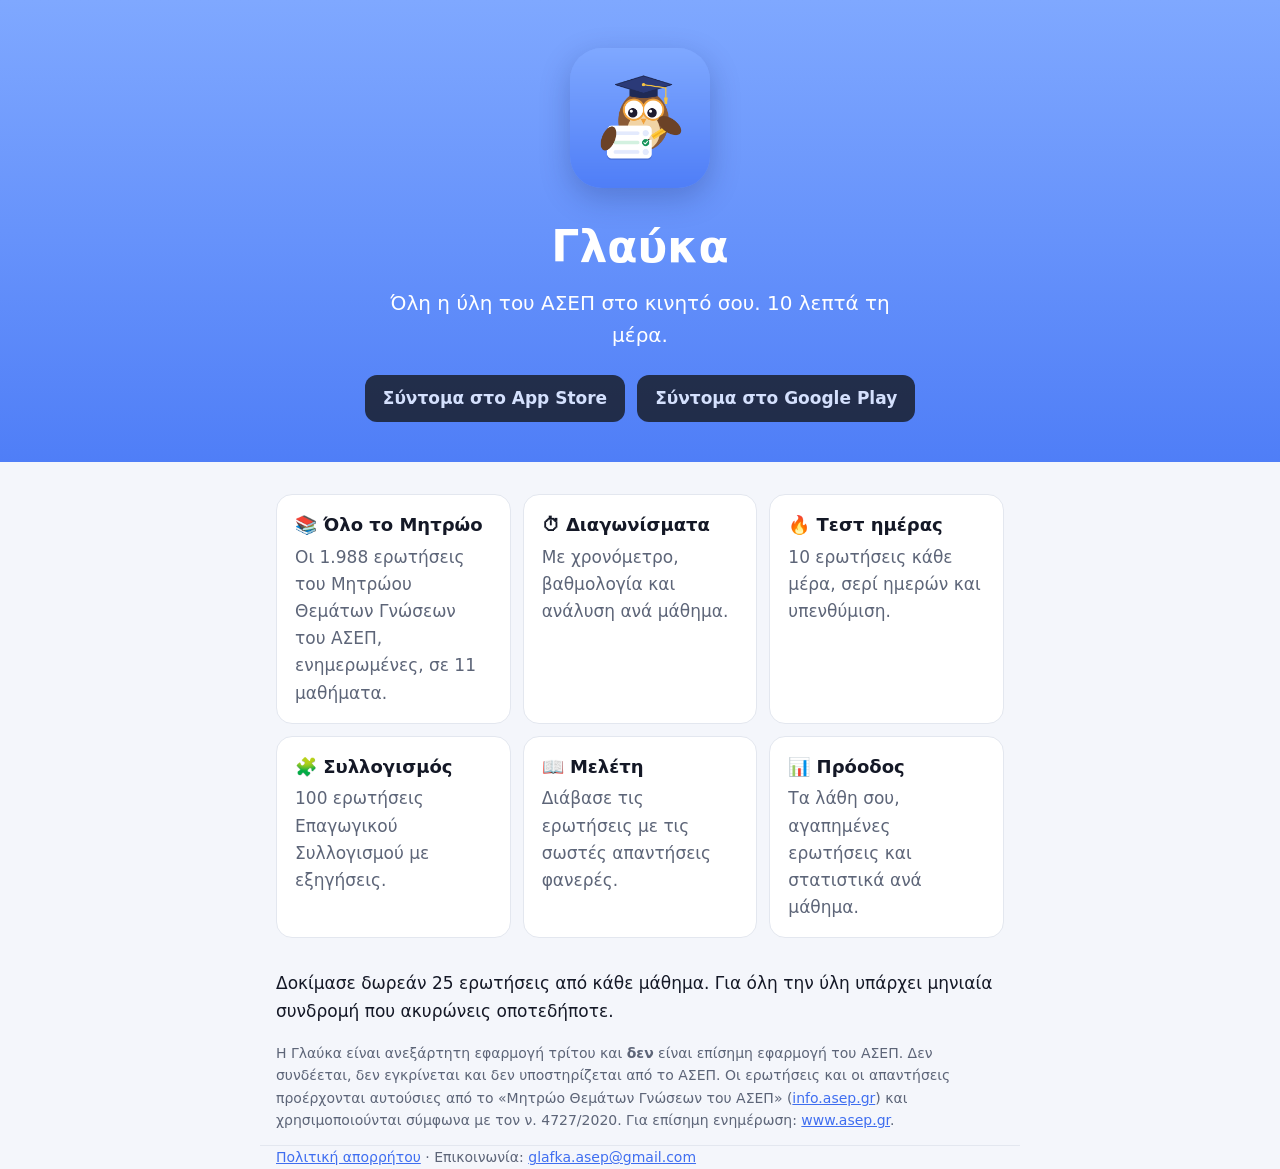
==== index.html @ 24b4c6bb "Site της Γλαύκας" ====
<!doctype html>
<html lang="el">
<head>
  <meta charset="utf-8">
  <meta name="viewport" content="width=device-width, initial-scale=1">
  <title>Γλαύκα: Εξάσκηση για ΑΣΕΠ</title>
  <meta name="description" content="Εφαρμογή εξάσκησης για τον γραπτό διαγωνισμό του ΑΣΕΠ: όλες οι ερωτήσεις του Μητρώου Θεμάτων Γνώσεων, διαγωνίσματα, τεστ ημέρας και Επαγωγικός Συλλογισμός.">
  <link rel="icon" href="icon.png">
  <link rel="stylesheet" href="style.css">
</head>
<body>
  <header class="hero">
    <img src="icon.png" alt="Η κουκουβάγια της Γλαύκας">
    <h1>Γλαύκα</h1>
    <p>Όλη η ύλη του ΑΣΕΠ στο κινητό σου. 10 λεπτά τη μέρα.</p>
    <div class="badges">
      <!-- Replace with the real store links after publishing. -->
      <span class="badge soon">Σύντομα στο App Store</span>
      <span class="badge soon">Σύντομα στο Google Play</span>
    </div>
  </header>

  <main class="wrap">
    <div class="grid">
      <div class="card"><h3>📚 Όλο το Μητρώο</h3><p>Οι 1.988 ερωτήσεις του Μητρώου Θεμάτων Γνώσεων του ΑΣΕΠ, ενημερωμένες, σε 11 μαθήματα.</p></div>
      <div class="card"><h3>⏱ Διαγωνίσματα</h3><p>Με χρονόμετρο, βαθμολογία και ανάλυση ανά μάθημα.</p></div>
      <div class="card"><h3>🔥 Τεστ ημέρας</h3><p>10 ερωτήσεις κάθε μέρα, σερί ημερών και υπενθύμιση.</p></div>
      <div class="card"><h3>🧩 Συλλογισμός</h3><p>100 ερωτήσεις Επαγωγικού Συλλογισμού με εξηγήσεις.</p></div>
      <div class="card"><h3>📖 Μελέτη</h3><p>Διάβασε τις ερωτήσεις με τις σωστές απαντήσεις φανερές.</p></div>
      <div class="card"><h3>📊 Πρόοδος</h3><p>Τα λάθη σου, αγαπημένες ερωτήσεις και στατιστικά ανά μάθημα.</p></div>
    </div>

    <p>Δοκίμασε δωρεάν 25 ερωτήσεις από κάθε μάθημα. Για όλη την ύλη υπάρχει μηνιαία συνδρομή που ακυρώνεις οποτεδήποτε.</p>

    <p class="note">
      Η Γλαύκα είναι ανεξάρτητη εφαρμογή τρίτου και <strong>δεν</strong> είναι επίσημη εφαρμογή του ΑΣΕΠ. Δεν συνδέεται,
      δεν εγκρίνεται και δεν υποστηρίζεται από το ΑΣΕΠ. Οι ερωτήσεις και οι απαντήσεις προέρχονται αυτούσιες από το
      «Μητρώο Θεμάτων Γνώσεων του ΑΣΕΠ» (<a href="https://info.asep.gr/mitroo-thematon-gnoseon">info.asep.gr</a>) και
      χρησιμοποιούνται σύμφωνα με τον ν. 4727/2020. Για επίσημη ενημέρωση: <a href="https://www.asep.gr">www.asep.gr</a>.
    </p>
  </main>

  <footer class="wrap">
    <a href="privacy.html">Πολιτική απορρήτου</a> · Επικοινωνία: <a href="mailto:glafka.asep@gmail.com">glafka.asep@gmail.com</a>
  </footer>
</body>
</html>
---- style.css ----
:root {
  --bg: #f4f6fb;
  --card: #ffffff;
  --text: #141826;
  --muted: #5d6578;
  --primary: #3f6ef0;
  --border: #e3e7ef;
  --hero-top: #7fa8ff;
  --hero-bottom: #4f7ef7;
}
@media (prefers-color-scheme: dark) {
  :root {
    --bg: #0e1118;
    --card: #191d28;
    --text: #f2f4f8;
    --muted: #a3abbd;
    --primary: #8aa6ff;
    --border: #2a2f3d;
  }
}
* { box-sizing: border-box; }
body {
  margin: 0;
  background: var(--bg);
  color: var(--text);
  font: 17px/1.6 system-ui, -apple-system, "Segoe UI", Roboto, sans-serif;
}
a { color: var(--primary); }
.wrap { max-width: 760px; margin: 0 auto; padding: 0 16px; }
header.hero {
  background: linear-gradient(var(--hero-top), var(--hero-bottom));
  color: #fff;
  text-align: center;
  padding: 48px 16px 40px;
}
.hero img { width: 140px; height: 140px; border-radius: 32px; box-shadow: 0 10px 30px rgba(20, 30, 90, .25); }
.hero h1 { font-size: 44px; margin: 16px 0 4px; }
.hero p { font-size: 20px; margin: 0 auto; max-width: 520px; }
.badges { margin-top: 24px; display: flex; gap: 12px; justify-content: center; flex-wrap: wrap; }
.badge {
  background: #111;
  color: #fff;
  padding: 10px 18px;
  border-radius: 12px;
  font-weight: 600;
  text-decoration: none;
}
.badge.soon { opacity: .75; }
.grid { display: grid; grid-template-columns: repeat(auto-fit, minmax(220px, 1fr)); gap: 12px; margin: 32px 0; }
.card { background: var(--card); border: 1px solid var(--border); border-radius: 16px; padding: 16px 18px; }
.card h3 { margin: 0 0 4px; font-size: 18px; }
.card p { margin: 0; color: var(--muted); }
.note { color: var(--muted); font-size: 14px; }
footer { border-top: 1px solid var(--border); margin-top: 40px; padding: 24px 0 40px; font-size: 14px; color: var(--muted); }
article h1 { font-size: 32px; margin-top: 32px; }
article h2 { font-size: 21px; margin-top: 28px; }
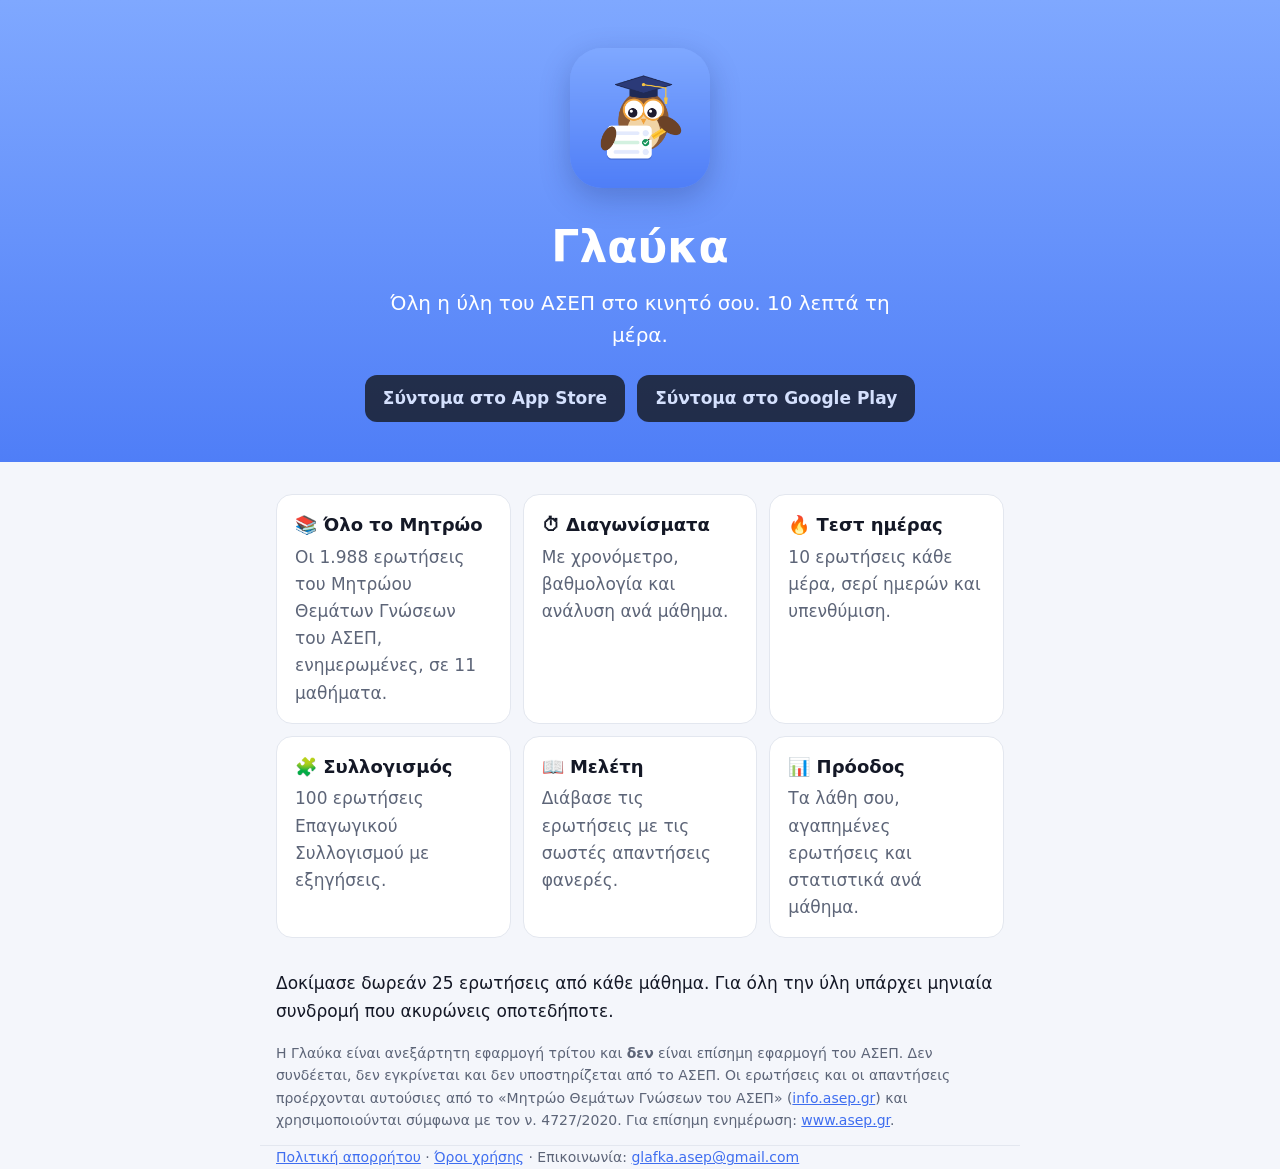
==== commit bbd33252: "Όροι χρήσης" ====
--- a/index.html
+++ b/index.html
@@ -41,7 +41,7 @@
   </main>
 
   <footer class="wrap">
-    <a href="privacy.html">Πολιτική απορρήτου</a> · Επικοινωνία: <a href="mailto:glafka.asep@gmail.com">glafka.asep@gmail.com</a>
+    <a href="privacy.html">Πολιτική απορρήτου</a> · <a href="terms.html">Όροι χρήσης</a> · Επικοινωνία: <a href="mailto:glafka.asep@gmail.com">glafka.asep@gmail.com</a>
   </footer>
 </body>
 </html>
